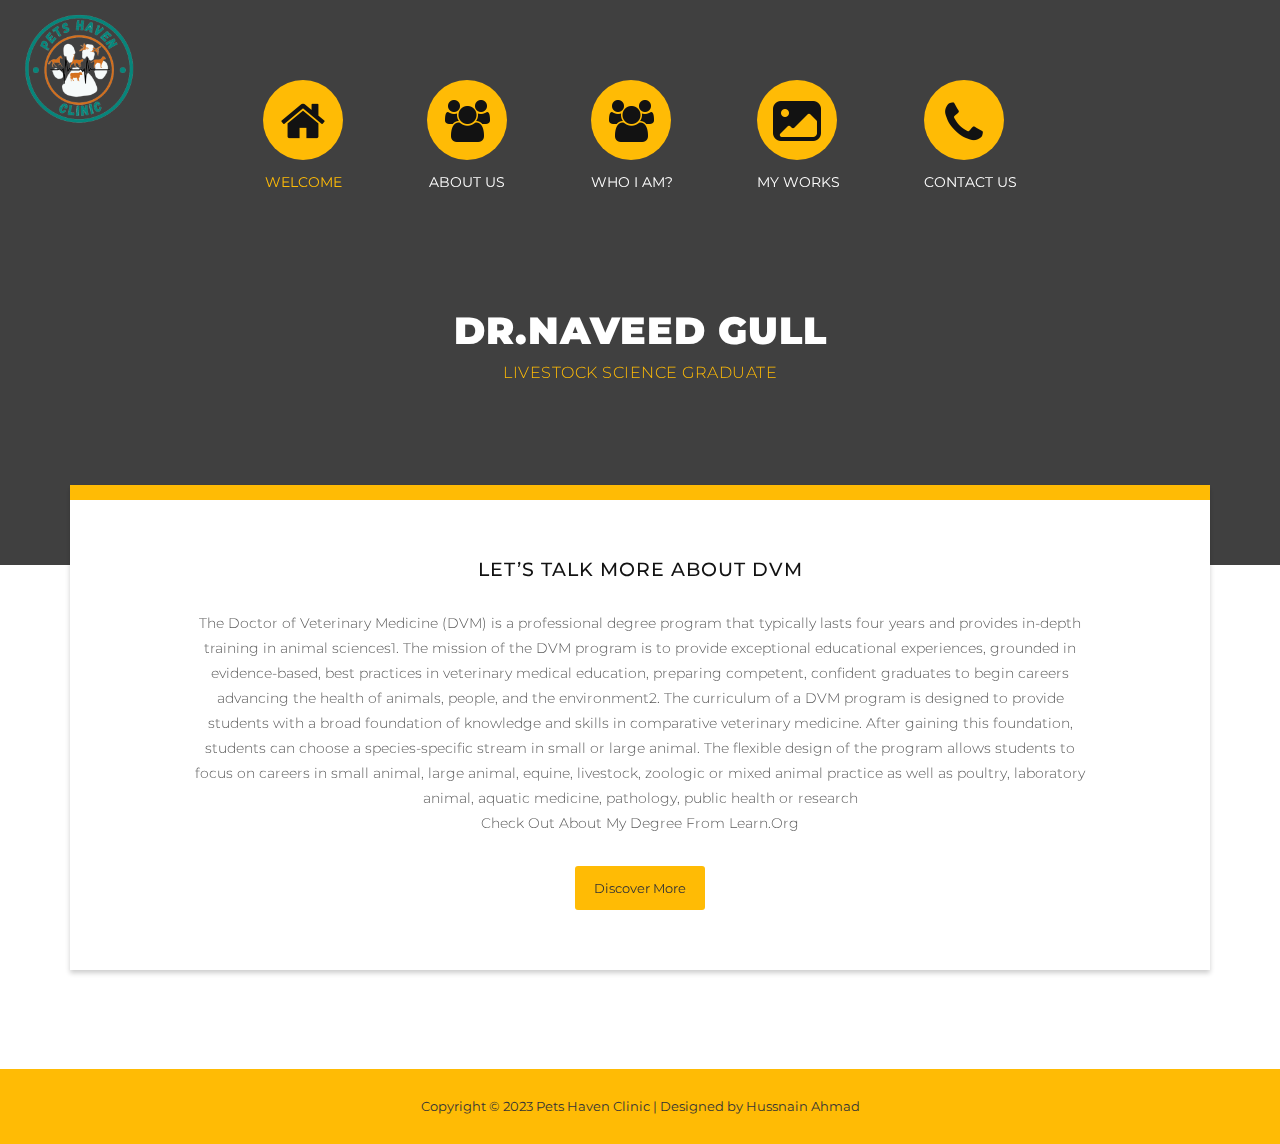
==== index.html @ 4394c4f0 "Update index.html" ====
<!doctype html>

 <html class="no-js" lang="">
    <head>
        <meta charset="utf-8">
        <meta http-equiv="X-UA-Compatible" content="IE=edge,chrome=1">
        <title>Dr.Naveed Gull</title>

        <meta name="description" content="">
        <meta name="viewport" content="width=device-width, initial-scale=1">
        <link rel="icon" type="image/x-icon" href="/img/apple-touch-icon.png">

        <link rel="stylesheet" href="css/bootstrap.min.css">
        <link rel="stylesheet" href="css/bootstrap-theme.min.css">
        <link rel="stylesheet" href="css/fontAwesome.css">
        <link rel="stylesheet" href="css/templatemo-style.css">

        <link href="https://fonts.googleapis.com/css?family=Montserrat:100,200,300,400,500,600,700,800,900" rel="stylesheet">

        <script src="js/vendor/modernizr-2.8.3-respond-1.4.2.min.js"></script>
    </head>
    <style>
      *{
          box-sizing: border-box;
      }
      .logo {
    position: absolute;
    top: 0;
    left: 0;
    width: 160px;
    height: 150px;
    z-index: 3;
  }
      .form_container{
        border-radius: 5px;
        /* background-color: #f2f2f2;   */
        padding: 20px;
        height: 300px;
        width: 500px;
      }
  
      input[type=text], textarea{
          width: 100%;
          padding: 12px;
          border: 1px solid #ccc;
          border-radius: 4px;
          box-sizing: border-box;
          margin-top: 6px;
          margin-bottom: 16px;
          resize: vertical;
      }
     input[type=button]{
      background-color: #04aa60;
      color: white;
      padding: 12px 20px;
      border: none;
      border-radius: 4px;
      cursor: pointer;
     }
     input[type=button]:hover{
      background-color: #45a049;
     }
  </style>
    <body>
      <a href="index.html">
        <img src="/img/apple-touch-icon.png" class="logo">
    </a>
        <div class="overlay"></div>
        <section class="top-part">
          <video controls autoplay loop>
            <source src="videos/cat.mp4" type="video/mp4">
          </video>
        </section>
        
        <section class="cd-hero">

          <div class="cd-slider-nav">
            <nav>
              <span class="cd-marker item-1"></span>
              <ul>
                <li class="selected"><a href="#0"><div class="image-icon"><img src="img/home-icon.png"></div><h6>Welcome</h6></a></li>
                <li><a href="#0"><div class="image-icon"><img src="img/about-icon.png"></div><h6>About Us</h6></a></li>
                <li><a href="#0"><div class="image-icon"><img src="img/about-icon.png"></div><h6>Who I Am?</h6></a></li>
                <li><a href="#0"><div class="image-icon"><img src="img/projects-icon.png"></div><h6>My Works</h6></a></li>
                <li><a href="#0"><div class="image-icon"><img src="img/contact-icon.png"></div><h6>Contact Us</h6></a></li>
              </ul>
            </nav> 
          </div> <!-- .cd-slider-nav -->

          <ul class="cd-hero-slider">

            <li class="selected">
              <div class="heading">
                <h1>Dr.Naveed Gull</h1>
                <span>Livestock Science Graduate</span>
              </div>
              <div class="cd-full-width first-slide">
                <div class="container">
                  <div class="row">
                    <div class="col-md-12">
                      <div class="content first-content">
                        <h4>Let’s Talk More About DVM</h4>
                    <p>The Doctor of Veterinary Medicine (DVM) is a professional degree program that typically lasts four years and provides in-depth training in animal sciences1. The mission of the DVM program is to provide exceptional educational experiences, grounded in evidence-based, best practices in veterinary medical education, preparing competent, confident graduates to begin careers advancing the health of animals, people, and the environment2.

                      The curriculum of a DVM program is designed to provide students with a broad foundation of knowledge and skills in comparative veterinary medicine. After gaining this foundation, students can choose a species-specific stream in small or large animal. The flexible design of the program allows students to focus on careers in small animal, large animal, equine, livestock, zoologic or mixed animal practice as well as poultry, laboratory animal, aquatic medicine, pathology, public health or research</br>Check Out About My Degree From Learn.Org</p>
                        <div class="primary-button">
                          <a href="https://learn.org/articles/What_is_a_DVM_Degree.html">Discover More</a>
                        </div>
                      </div>
                    </div>
                  </div>                  
                </div>
              </div>
            </li>

            <li>
              <div class="heading">
                <h1>About Us</h1>
                <span>Get More Info About Us</span> 
              </div>
              <div class="cd-half-width second-slide">   
                <div class="container">
                  <div class="row">
                    <div class="col-md-12">
                      <div class="content second-content">
                        <div class="row">
                          <div class="col-md-7 left-image">
                            <img src="img/left-about-image.jpg">
                          </div>
                          <div class="col-md-5">
                            <div class="right-about-text">
                              <h4>Who we are?</h4>
                              <p>A Doctor of Veterinary Medicine (DVM) is a highly trained professional who is responsible for the prevention of disease and the diagnosis and treatment of health conditions in animals. This includes companion animals such as dogs and cats, livestock species like cattle and pigs, and exotic animals such as reptiles or birds.<br> Veterinarians contribute to environmental conservation efforts. They often work with wildlife and play a key role in the study and preservation of endangered species</p>
                            </div>
                          </div>
                        </div>
                        <div class="row">
                          <div class="col-md-7">
                            <div class="left-about-text">
                              <h4>What I do?</h4>
                              <p>I am a Livestock Science Specialist, applying my knowledge and skills to improve animal health and productivity. My work involves analyzing and implementing effective breeding strategies, optimizing animal nutrition, and ensuring the welfare of livestock. I am passionate about sustainable farming practices and am constantly seeking innovative solutions to enhance the efficiency and sustainability of livestock production.</p>
                              <div class="primary-button">
                                <a href="#heading">Discover More</a>
                              </div>
                            </div>
                          </div>
                          <div class="col-md-5 right-image">
                            <img src="img/right-about-image.jpg">
                          </div>
                        </div>
                      </div>
                    </div>
                  </div>                  
                </div>
              </div>
            </li>

            <li>
              <div class="heading">
                <h1>Who I Am</h1>
                <span>Meet the Professional</span> 
              </div>
              <div class="cd-half-width third-slide">
                <div class="container">
                  <div class="row">
                    <div class="col-md-12">
                      <div class="content third-content">
                        <div class="row">
                          <div class="col-md-7 left-image">
                            <img src="img/image.png">
                          </div>
                          <div class="col-md-5">
                            <div class="right-feature-text">
                              <h4>My Name: <em>Dr.Naveed Gull</em></h4>
                              <p>As you know my name, I am Saqdiqa-bad, one of city of Pakistan. I did my degree from Islamia University Of Bahawalpur. My graduation era is 2018-2023. Now i have created my own clinic "Pets Haven Clinic."</p>
                              <div class="feature-list">
                                <ul>
                                  <p>- Compassion for Animals</p>
                                  <p>- Understanding of Animal Behavior</p>
                                  <p>- Knowledge of Animal Physiology and Anatomy</p>
                                  <p>- Commitment to Animal Welfare and Ethics</p>
                                  <p>- Interest in Nature and Wildlife</p>
                                  <p>- Communication Skills</p>
                                  <p>- Problem-Solving Skills</p>
                                </ul>
                              </div>
                              <div class="primary-button">
                                <a href="#">Discover More</a>
                              </div>
                            </div>
                          </div>
                        </div>
                      </div>
                    </div>
                  </div>                  
                </div>
              </div>
            </li>

            <li>
              <div class="heading">
                <h1>My Works</h1>
                <span>Here you can check my recent Works</span> 
              </div>
              <div class="cd-half-width fourth-slide">
                <div class="container">
                  <div class="row">
                    <div class="col-md-12">
                      <div class="content fourth-content">
                        <div class="row">
                          <div class="col-md-3 project-item">
                            <a href="1.jpg" data-lightbox="image-1"><img src="1.jpg"></a>
                          </div>
                          <div class="col-md-3 project-item">
                            <a href="2.jpg" data-lightbox="image-1"><img src="2.jpg"></a>
                          </div>
                          <div class="col-md-3 project-item">
                            <a href="3.jpg" data-lightbox="image-1"><img src="3.jpg"></a>
                          </div>
                          <div class="col-md-3 project-item">
                            <a href="4.jpg" data-lightbox="image-1"><img src="4.jpg"></a>
                          </div>
                          <div class="col-md-3 project-item">
                            <a href="img/item-05.jpg" data-lightbox="image-1"><img src="img/project-item-05.jpg"></a>
                          </div>
                          <div class="col-md-3 project-item">
                            <a href="img/item-06.jpg" data-lightbox="image-1"><img src="img/project-item-06.jpg"></a>
                          </div>
                          <div class="col-md-3 project-item">
                            <a href="img/item-07.jpg" data-lightbox="image-1"><img src="img/project-item-07.jpg"></a>
                          </div>
                          <div class="col-md-3 project-item">
                            <a href="img/item-08.jpg" data-lightbox="image-1"><img src="img/project-item-08.jpg"></a>
                          </div>
                        </div>
                      </div>
                    </div>
                  </div>                  
                </div>
              </div>
            </li>

            <li>
              <div class="heading">
                <h1>Contact us</h1>
                <span>You'll be responded within 48 hrs</span> 
              </div>
              <div class="cd-half-width fivth-slide">
                <div class="container">
                  <div class="row">
                    <div class="col-md-12">
                      <div class="content fivth-content">
                        <div class="row">
                          <div class="col-md-4">
                            <div class="left-info">
                              <p>If you have any urgent problem you can one of the following buttons,I would reply as soon as possible.
                              <br><br>
                              <em>Urgent Calls Only<br>(+92) 303 0525092</em>
                              </p>
                              <ul class="social-icons">
                                <i><a href="https://www.facebook.com/naveed.gull.978?mibextid=ZbWKwL"><i class="fa fa-facebook"></i></a></i>
                                <i><a href="#"><i class="fa fa-twitter"></i></a></i>
                                <i><a href="https://wa.link/wsd5iq"><i class="fa fa-whatsapp"></i></a></i>
                              </ul>
                            </div>
                          </div>
                          <div class="col-md-8">
                          <div class="form_container">
                            <p>Our Contact Page Is Not Working,<br> We'Re Sorry For This.<br>We Asure You That We Will Fix It Within Few Working Ours But You Can Still Send Message...</p>
                            <br>&nbsp;&nbsp;&nbsp;&nbsp;&nbsp;&nbsp;&nbsp;&nbsp;&nbsp;&nbsp;&nbsp;&nbsp;&nbsp;&nbsp;&nbsp;&nbsp;&nbsp;&nbsp;&nbsp;&nbsp;&nbsp;&nbsp;&nbsp;&nbsp;&nbsp;&nbsp;&nbsp;&nbsp;&nbsp;&nbsp;&nbsp;&nbsp;&nbsp;&nbsp;<a href="Contactform.html" >Click Here</a> To Send Message To Dr. Navees Gull
                            <!-- <form id="contact" action="#">
                    
                                <label for="Name">Name</label>
                                <input type="text" id="Name" placeholder="Enter Your Name...." required>
                    
                                <label for="Email">Email</label>
                                <input type="text" id="Email" placeholder="Enter Your Email..." required>
                    
                                <label for="Contact">Contact Number</label>
                                <input type="text" id="Contact" placeholder="Enter Your Contact number..." required>
                    
                                <label for="subject">Subject</label>
                                <input type="text" id="subject" placeholder="Enter Your Subject...">
                    
                                <label for="message">Message</label>
                                <textarea name="message" id="message" placeholder="Enter Your Message" style="height: 250px;"></textarea>
                                <button type="submit" id="form-submit" class="btn" onclick="Send()">Send Message</button>
                            </form>
                        </div> -->
                        </div>
                      </div>
                    </div>
                  </div>                  
                </div>
              </div>
            </li>
          </ul> <!-- .cd-hero-slider -->
         </section> <!-- This Website is Created by <a href="https://hussnainahmad.me/">Hussnain Ahmad</a> -->


        <footer>
          <p>Copyright &copy; 2023 Pets Haven Clinic
                                
        	| Designed by <a href="https://hussnainahmad.me/">Hussnain Ahmad</a></p>
        </footer>
    
        <script src="//ajax.googleapis.com/ajax/libs/jquery/1.11.2/jquery.min.js"></script> 
         <script>window.jQuery || document.write('<script src="js/vendor/jquery-1.11.2.min.js"><\/script>')</script> 

        <script src="js/vendor/bootstrap.min.js"></script>
        <script src="js/plugins.js"></script>
        <script src="js/main.js"></script>
        <script src="https://ajax.googleapis.com/ajax/libs/jquery/3.5.1/jquery.min.js"></script> 


        <!-- <script src="https://smtpjs.com/v3/smtp.js"></script>

        <script src="https://unpkg.com/sweetalert/dist/sweetalert.min.js"></script>
        <script>
    
            function Send(){
    
              
               var name = document.getElementById("Name").value;
               var email = document.getElementById("Email").value;
               var contact = document.getElementById("Contact").value;
               var sub = document.getElementById("subject").value;
               var mess = document.getElementById("message").value;
    
               var body = "Name: " + name + "<br/> Email:" + email + "<br/> Contact Number:" + contact + "<br/> Message:" + mess;
                
               console.log(body);
                Email.send({
    
                 SecureToken : "a53f21ad-f121-4641-bfd7-0686514eebef",
                 To : 'mrhussnainahmad@gmail.com',
                 From : "drnaveed.pet.clinic@gmail.com",
                 Subject : sub,
                 Body : body
                }).then(
                    message =>{
                        if(message=='OK'){
    
                            swal("Successfull", "Your Data Successfull Received", "success");
                        }
                        else{
    
                            swal("Something Wrong", "Your Data is not Received", "error");
                        }
                    }
                  );
    
                
            
            }
    
           
    
        </script> -->
    </body>
</html>
---- css/templatemo-style.css ----
/* 

Newline Template

http://www.templatemo.com/tm-503-newline

*/

body {
	font-family: 'Montserrat', sans-serif;
}

p {
  font-size: 14px;
  color: #5a5a5a;
  font-weight: 300;
  line-height: 25px;
}

video { 
    position: fixed;
    top: 50%;
    left: 50%;
    min-width: 100%;
    min-height: 100%;
    width: auto;
    height: auto;
    z-index: -100;
    transform: translateX(-50%) translateY(-50%);
    background-size: cover;
    transition: 1s opacity;
}

video::-webkit-media-controls {
    display:none !important;
}

.overlay {
  position: absolute;
  top: 0;
  left: 0;
  width: 100%;
  height: 100%;
  z-index: 1;
  background-color: rgba(0,0,0,0.75); /*dim the background*/
}

.primary-button a {
  display: inline-block;
  background-color: #ffbb05;
  color: #343434;
  font-size: 13px;
  padding: 12px 18px;
  border-radius: 3px;
  text-decoration: none;
  border: 1px solid transparent;
}

.primary-button a:hover {
  background-color: transparent;
  border: 1px solid #ffbb05;
  -moz-transition: all 0.2s linear;
  -o-transition: all 0.2s linear;
  -webkit-transition: all 0.2s linear;
}

.cd-hero {
  z-index: 2;
  position: relative;
  -webkit-font-smoothing: antialiased;
  -moz-osx-font-smoothing: grayscale;
}

.cd-hero-slider {
  position: relative;
  overflow: hidden;
  margin: 0;
  padding: 0;
  list-style: none;
}
.cd-hero-slider li {
  position: absolute;
  top: 0;
  left: 0;
  width: 100%;
  -webkit-transform: translateX(100%);
  -moz-transform: translateX(100%);
  -ms-transform: translateX(100%);
  -o-transform: translateX(100%);
  transform: translateX(100%);
}
.cd-hero-slider li.selected {
  /* this is the visible slide */
  position: relative;
  -webkit-transform: translateX(0);
  -moz-transform: translateX(0);
  -ms-transform: translateX(0);
  -o-transform: translateX(0);
  transform: translateX(0);
}
.cd-hero-slider li.move-left {
  /* slide hidden on the left */
  -webkit-transform: translateX(-100%);
  -moz-transform: translateX(-100%);
  -ms-transform: translateX(-100%);
  -o-transform: translateX(-100%);
  transform: translateX(-100%);
}
.cd-hero-slider li.is-moving, .cd-hero-slider li.selected {
  /* the is-moving class is assigned to the slide which is moving outside the viewport */
  -webkit-transition: -webkit-transform 0.5s;
  -moz-transition: -moz-transform 0.5s;
  transition: transform 0.5s;
}
@media only screen and (min-width: 768px) {
  .cd-hero-slider {
  }
}
@media only screen and (min-width: 1170px) {
  .cd-hero-slider {
  }
}

.cd-slider-nav {
  text-align: center;
}

.cd-slider-nav ul {
  padding: 0;
  margin: 0;
}

.cd-slider-nav ul li {
  display: inline-block;
  margin: 80px 40px;
}

.cd-slider-nav ul li a {
  text-decoration: none;
}

.cd-slider-nav ul li h6 {
  font-size: 14px;
  text-transform: uppercase;
  text-align: center;
  font-weight: 400;
  color: #fff;
  margin-top: 15px;
}

.cd-slider-nav ul .selected h6 {
  color: #ffbb05;
  text-decoration: none;
}

.cd-slider-nav .image-icon {
  margin: 0 auto;
  margin-bottom: 15px;
  display: block;
  width: 80px;
  height: 80px;
  line-height: 80px;
  border-radius: 50%;
  text-align: center;
  margin: 0px;
  padding: 0px;
  background-color: #ffbb05;
}

.cd-slider-nav .image-icon:hover {
  background-color: #fff;
  -moz-transition: all 0.2s linear;
  -o-transition: all 0.2s linear;
  -webkit-transition: all 0.2s linear;
}

.content {
  margin-bottom: 100px;
  margin-top: -80px;
  background-color: #fff;
  border-top: 15px solid #ffbb05;
  box-shadow: 0px 3px 5px rgba(0, 0, 0, 0.2);
}


/*
=====================
----- TOP PART ------
=====================
*/

.top-part img {
  width: 100%;
  background-size: cover;
  position: absolute;
  overflow: hidden;
  top:0;
  left: 0;
}


/*
=======================
----- FIRST SLIDE -----
=======================
*/

.first-slide {
  text-align: center;
}

.first-slide {
  background-color: #fff;
  width: 100%;
}

.heading {
  text-align: center;
  margin-bottom: 180px;
}

.heading h1 {
  margin-top: 30px;
  font-size: 38px;
  text-transform: uppercase;
  color: #fff;
  font-weight: 900;
  letter-spacing: 1px;
}

.heading span {
  font-size: 16px;
  text-transform: uppercase;
  color: #ffbb05;
  font-weight: 300;
  letter-spacing: 0.5px;
}

.first-content h4 {
  font-size: 19px;
  text-transform: uppercase;
  color: #121212;
  letter-spacing: 1px;
  margin-top: 0px;
  margin-bottom: 30px;
}

.first-content {
  padding: 60px 0px;
}

.first-content p {
  margin: 0px 120px;
}

.first-content .primary-button {
  margin-top: 30px;
}



/*
=======================
----- SECOND SLIDE ----
=======================
*/

.second-slide {
  text-align: center;
  background-color: #fff;
  width: 100%;
}

.second-slide .heading h1 {
  margin-top: 30px;
  font-size: 38px;
  text-transform: uppercase;
  color: #fff;
  font-weight: 900;
  letter-spacing: 1px;
}

.second-slide .heading span {
  font-size: 16px;
  text-transform: uppercase;
  color: #ffbb05;
  font-weight: 300;
  letter-spacing: 0.5px;
}

.second-slide img {
  width: 100%;
  overflow: hidden;
}

.second-slide .left-image {
  padding-right: 0px!important;
}

.second-slide .right-image {
  padding-left: 0px!important;
}

.second-slide .right-about-text {
  text-align: left;
  margin-left: 15px;
  margin-right: 30px;
}

.second-slide .right-about-text h4 {
  font-size: 19px;
  color: #121212;
  text-transform: uppercase;
  letter-spacing: 1px;
  margin-top: 30px;
  margin-bottom: 25px;
}

.second-slide .right-about-text .primary-button {
  margin-top: 25px;
}

.second-slide .left-about-text {
  text-align: left;
  margin-left: 15px;
  margin-left: 30px;
}

.second-slide .left-about-text h4 {
  font-size: 19px;
  color: #121212;
  text-transform: uppercase;
  letter-spacing: 1px;
  margin-top: 30px;
  margin-bottom: 25px;
}

.second-slide .left-about-text .primary-button {
  margin-top: 25px;
}



/*
=======================
----- THIRD SLIDE -----
=======================
*/

.third-slide {
  text-align: center;
  background-color: #fff;
  width: 100%;
}

.third-slide .heading h1 {
  margin-top: 30px;
  font-size: 38px;
  text-transform: uppercase;
  color: #fff;
  font-weight: 900;
  letter-spacing: 1px;
}

.third-slide .heading span {
  font-size: 16px;
  text-transform: uppercase;
  color: #ffbb05;
  font-weight: 300;
  letter-spacing: 0.5px;
}

.third-slide .feature-list ul {
  padding: 0;
  margin: 0;
}

.third-slide .feature-list ul li {
  display: block;
}

.third-content {
  padding: 30px;
}

.third-content .left-image img {
  width: 100%;
  overflow: hidden;
}

.third-content .right-feature-text h4 {
  font-size: 19px;
  color: #121212;
  text-transform: uppercase;
  letter-spacing: 1px;
  margin-top: 30px;
  margin-bottom: 30px;
}

.third-content .right-feature-text h4 em {
  font-style: normal;
  font-weight: 700;
  color: #ffbb05;
}

.third-content .feature-list {
  margin-top: 20px;
}

.third-content .feature-list p {
  font-weight: 400;
}

.third-content .right-feature-text {
  text-align: left;
  margin: 0px 15px 0px 15px;
}

.third-content .right-feature-text .primary-button {
  margin-top: 30px;
}


/*
=======================
----- FOURTH SLIDE ----
=======================
*/

.fourth-slide {
  text-align: center;
  background-color: #fff;
  width: 100%;
}

.fourth-slide .heading h1 {
  margin-top: 30px;
  font-size: 38px;
  text-transform: uppercase;
  color: #fff;
  font-weight: 900;
  letter-spacing: 1px;
}

.fourth-slide .heading span {
  font-size: 16px;
  text-transform: uppercase;
  color: #ffbb05;
  font-weight: 300;
  letter-spacing: 0.5px;
}

.fourth-content {
  padding: 15px 30px;
}

.fourth-content .project-item {
  margin: 15px 0px;
}

.fourth-content img {
  width: 100%;
  overflow: hidden;
}


/*
=======================
----- FOURTH SLIDE ----
=======================
*/

.fivth-slide {
  text-align: center;
  background-color: #fff;
  width: 100%;
}

.fivth-slide .heading h1 {
  margin-top: 30px;
  font-size: 38px;
  text-transform: uppercase;
  color: #fff;
  font-weight: 900;
  letter-spacing: 1px;
}

.fivth-slide .heading span {
  font-size: 16px;
  text-transform: uppercase;
  color: #ffbb05;
  font-weight: 300;
  letter-spacing: 0.5px;
}

.fivth-content {
  padding: 30px;
  text-align: left;
}

.fivth-content .left-info em {
  font-weight: 500;
}

.fivth-content .left-info .social-icons {
  margin-top: 60px;
}

.fivth-content .left-info ul {
  padding: 0;
  margin: 0;
}

.fivth-content .left-info i {
  margin-right: 10px;
  color: #fff;
  font-size: 15px;
  width: 34px;
  height: 34px;
  background-color: #cdcdcd;
  display: inline-block;
  border-radius: 50%;
  text-align: center;
  line-height: 34px;
}

.fivth-content .left-info i:hover {
  background-color: #ffbb05;
  -moz-transition: all 0.3s linear;
  -o-transition: all 0.3s linear;
  -webkit-transition: all 0.3s linear;
}

.fivth-content input {
  margin-bottom: 20px;
  padding-left: 15px;
  max-width: 100%;
  height: 40px;
  display: inline-block;
  line-height: 40px;
  font-size: 13px;
  color: #aaa;
  background-color: #f4f4f4;
  border: none;
  outline: none;
  border-radius: 0;
  box-shadow: none;
}

.fivth-content input:focus {
  outline: none!important;
  box-shadow: none;
}

.fivth-content textarea {
  margin-bottom: 20px;
  padding-left: 15px;
  width: 100%;
  max-width: 100%;
  max-height: 180px;
  height: 140px;
  display: inline-block;
  line-height: 40px;
  font-size: 13px;
  color: #aaa;
  background-color: #f4f4f4;
  border: none;
  outline: none!important;
  border-radius: 0;
  box-shadow: none;
}

.fivth-content textarea:focus {
  outline: none!important;
  box-shadow: none;
}

.fivth-content button {
  display: inline-block;
  background-color: #ffbb05;
  color: #343434;
  font-size: 13px;
  padding: 12px 18px;
  border-radius: 3px;
  text-decoration: none;
  outline: none;
  margin-bottom: 0px;
}

.fivth-content button:hover {
  background-color: transparent;
  border: 1px solid #ffbb05;
  -moz-transition: all 0.2s linear;
  -o-transition: all 0.2s linear;
  -webkit-transition: all 0.2s linear;
}



/*
=======================
---- FOOTER STYLE -----
=======================
*/

footer {
  background-color: #ffbb05;
  position: relative;
  width: 100%;
  bottom: 0;
  z-index: 2;
  margin-top: -1px;
}

footer p {
  font-size: 13px;
  color: #343434;
  margin: 0px;
  padding: 25px 0px;
  text-align: center;
  font-weight: 400;
}

footer p em {
  font-style: normal;
  font-weight: 500;
}

footer a {
	color: #343434;
}

/*
========================================
---------- RESPONSIVE STYLE ------------
========================================
*/

@media (max-width: 850px){
  .cd-slider-nav ul li h6 {
    font-size: 13px;
    text-transform: uppercase;
    text-align: center;
    font-weight: 400;
    color: #fff;
    margin-top: 15px;
    display: none;
  }

  .cd-slider-nav .image-icon img {
    width: 25px;
  }

  .cd-slider-nav ul .selected img {
    border-bottom: 3px solid #fff;
    padding-bottom: 10px;
    -moz-transition: all 0.2s linear;
    -o-transition: all 0.2s linear;
    -webkit-transition: all 0.2s linear;
  }

  .cd-slider-nav .image-icon {
    width: 0px;
    height: 0px;
    line-height: 40px;
    margin: 0 auto;
  }

  .cd-slider-nav {
    background-color: #ffbb05;
    width: 100%;
    height: 80px;
    line-height: 80px;
    margin: 0 auto;
    text-align: center!important;
  }

  .cd-slider-nav ul {
    padding: 0;
    margin: 0;
    text-align: center!important;
  }

  .cd-slider-nav ul li {
    display: inline-block;
    margin-top: 0px;
    margin-left: 15px;
  }

  .heading h1 {
    margin-top: 60px;
    font-size: 24px;
    font-weight: 700;
    letter-spacing: 0px;
  }

  .heading span {
    font-size: 13px;
    letter-spacing: px;
  }

  .content {
    margin-bottom: 100px;
    margin-top: -100px;
    background-color: #fff;
    border-top: 15px solid #ffbb05;
    box-shadow: 0px 3px 5px rgba(0, 0, 0, 0.2);
  }

  .first-content h4 {
    margin-left: 15px;
    margin-right: 15px; 
  }

  .first-content p {
    margin: 0px 30px;
  }

  .second-slide .left-image {
    padding-right: 15px!important;
  }

  .second-slide .right-image {
    padding-left: 15px!important;
  }

  .second-slide .right-about-text {
    text-align: left;
    margin-left: 15px;
    margin-left: 30px;
  }

  .second-slide .left-about-text {
    text-align: left;
    margin-left: 0px;
    margin-left: 30px;
    margin-bottom: 30px;
  }

  .fivth-content .left-info .social-icons {
    margin-top: 30px;
    margin-bottom: 60px;
  }

}


/*
========================================
----------- LIGHT BOX STYLE ------------
========================================
*/

/* Preload images */
body:after {
  content: url(../img/close.png) url(../img/loading.gif) url(../img/prev.png) url(../img/next.png);
  display: none;
}

body.lb-disable-scrolling {
  overflow: hidden;
}

.lightboxOverlay {
  position: absolute;
  top: 0;
  left: 0;
  z-index: 9999;
  background-color: black;
  filter: progid:DXImageTransform.Microsoft.Alpha(Opacity=80);
  opacity: 0.8;
  display: none;
}

.lightbox {
  position: absolute;
  margin-top: 5%;
  left: 0;
  width: 100%;
  z-index: 10000;
  text-align: center;
  line-height: 0;
  font-weight: normal;
}

.lightbox .lb-image {
  display: block;
  height: auto;
  max-width: inherit;
  max-height: none;
  border-radius: 3px;

  /* Image border */
  border: 4px solid white;
}

.lightbox a img {
  border: none;
}

.lb-outerContainer {
  position: relative;
  *zoom: 1;
  width: 250px;
  height: 250px;
  margin: 0 auto;
  border-radius: 4px;

  /* Background color behind image.
     This is visible during transitions. */
  background-color: white;
}

.lb-outerContainer:after {
  content: "";
  display: table;
  clear: both;
}

.lb-loader {
  position: absolute;
  top: 43%;
  left: 0;
  height: 25%;
  width: 100%;
  text-align: center;
  line-height: 0;
}

.lb-cancel {
  display: block;
  width: 32px;
  height: 32px;
  margin: 0 auto;
  background: url(../img/loading.gif) no-repeat;
}

.lb-nav {
  position: absolute;
  top: 0;
  left: 0;
  height: 100%;
  width: 100%;
  z-index: 10;
}

.lb-container > .nav {
  left: 0;
}

.lb-nav a {
  outline: none;
  background-image: url('[data-uri]');
}

.lb-prev, .lb-next {
  height: 100%;
  cursor: pointer;
  display: block;
}

.lb-nav a.lb-prev {
  width: 34%;
  left: 0;
  float: left;
  background: url(../img/prev.png) left 48% no-repeat;
  filter: progid:DXImageTransform.Microsoft.Alpha(Opacity=0);
  opacity: 0;
  -webkit-transition: opacity 0.6s;
  -moz-transition: opacity 0.6s;
  -o-transition: opacity 0.6s;
  transition: opacity 0.6s;
}

.lb-nav a.lb-prev:hover {
  filter: progid:DXImageTransform.Microsoft.Alpha(Opacity=100);
  opacity: 1;
}

.lb-nav a.lb-next {
  width: 64%;
  right: 0;
  float: right;
  background: url(../img/next.png) right 48% no-repeat;
  filter: progid:DXImageTransform.Microsoft.Alpha(Opacity=0);
  opacity: 0;
  -webkit-transition: opacity 0.6s;
  -moz-transition: opacity 0.6s;
  -o-transition: opacity 0.6s;
  transition: opacity 0.6s;
}

.lb-nav a.lb-next:hover {
  filter: progid:DXImageTransform.Microsoft.Alpha(Opacity=100);
  opacity: 1;
}

.lb-dataContainer {
  margin: 0 auto;
  padding-top: 5px;
  *zoom: 1;
  width: 100%;
  -moz-border-radius-bottomleft: 4px;
  -webkit-border-bottom-left-radius: 4px;
  border-bottom-left-radius: 4px;
  -moz-border-radius-bottomright: 4px;
  -webkit-border-bottom-right-radius: 4px;
  border-bottom-right-radius: 4px;
}

.lb-dataContainer:after {
  content: "";
  display: table;
  clear: both;
}

.lb-data {
  padding: 0 4px;
  color: #ccc;
}

.lb-data .lb-details {
  width: 85%;
  float: left;
  text-align: left;
  line-height: 1.1em;
}

.lb-data .lb-caption {
  font-size: 13px;
  font-weight: bold;
  line-height: 1em;
}

.lb-data .lb-caption a {
  color: #4ae;
}

.lb-data .lb-number {
  display: block;
  clear: left;
  padding-bottom: 1em;
  font-size: 12px;
  color: #999999;
}

.lb-data .lb-close {
  display: block;
  float: right;
  width: 30px;
  height: 30px;
  background: url(../img/close.png) top right no-repeat;
  text-align: right;
  outline: none;
  filter: progid:DXImageTransform.Microsoft.Alpha(Opacity=70);
  opacity: 0.7;
  -webkit-transition: opacity 0.2s;
  -moz-transition: opacity 0.2s;
  -o-transition: opacity 0.2s;
  transition: opacity 0.2s;
}

.lb-data .lb-close:hover {
  cursor: pointer;
  filter: progid:DXImageTransform.Microsoft.Alpha(Opacity=100);
  opacity: 1;
}
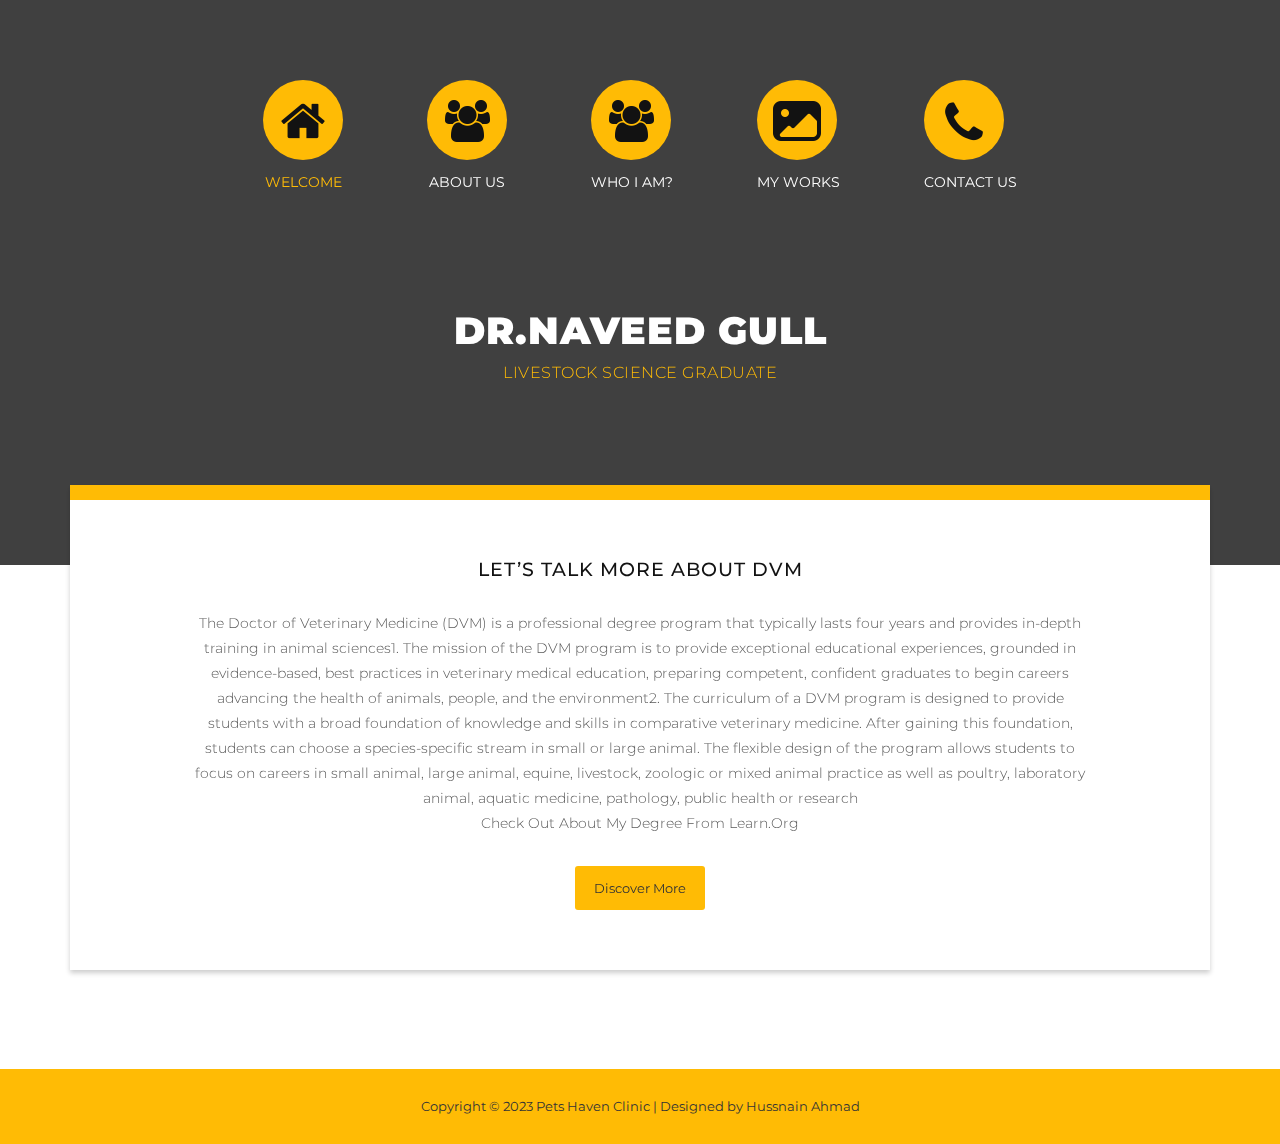
==== commit 9eb8fbb6: "Update index.html" ====
--- a/index.html
+++ b/index.html
@@ -23,14 +23,6 @@
       *{
           box-sizing: border-box;
       }
-      .logo {
-    position: absolute;
-    top: 0;
-    left: 0;
-    width: 160px;
-    height: 150px;
-    z-index: 3;
-  }
       .form_container{
         border-radius: 5px;
         /* background-color: #f2f2f2;   */
@@ -62,9 +54,6 @@
      }
   </style>
     <body>
-      <a href="index.html">
-        <img src="/img/apple-touch-icon.png" class="logo">
-    </a>
         <div class="overlay"></div>
         <section class="top-part">
           <video controls autoplay loop>
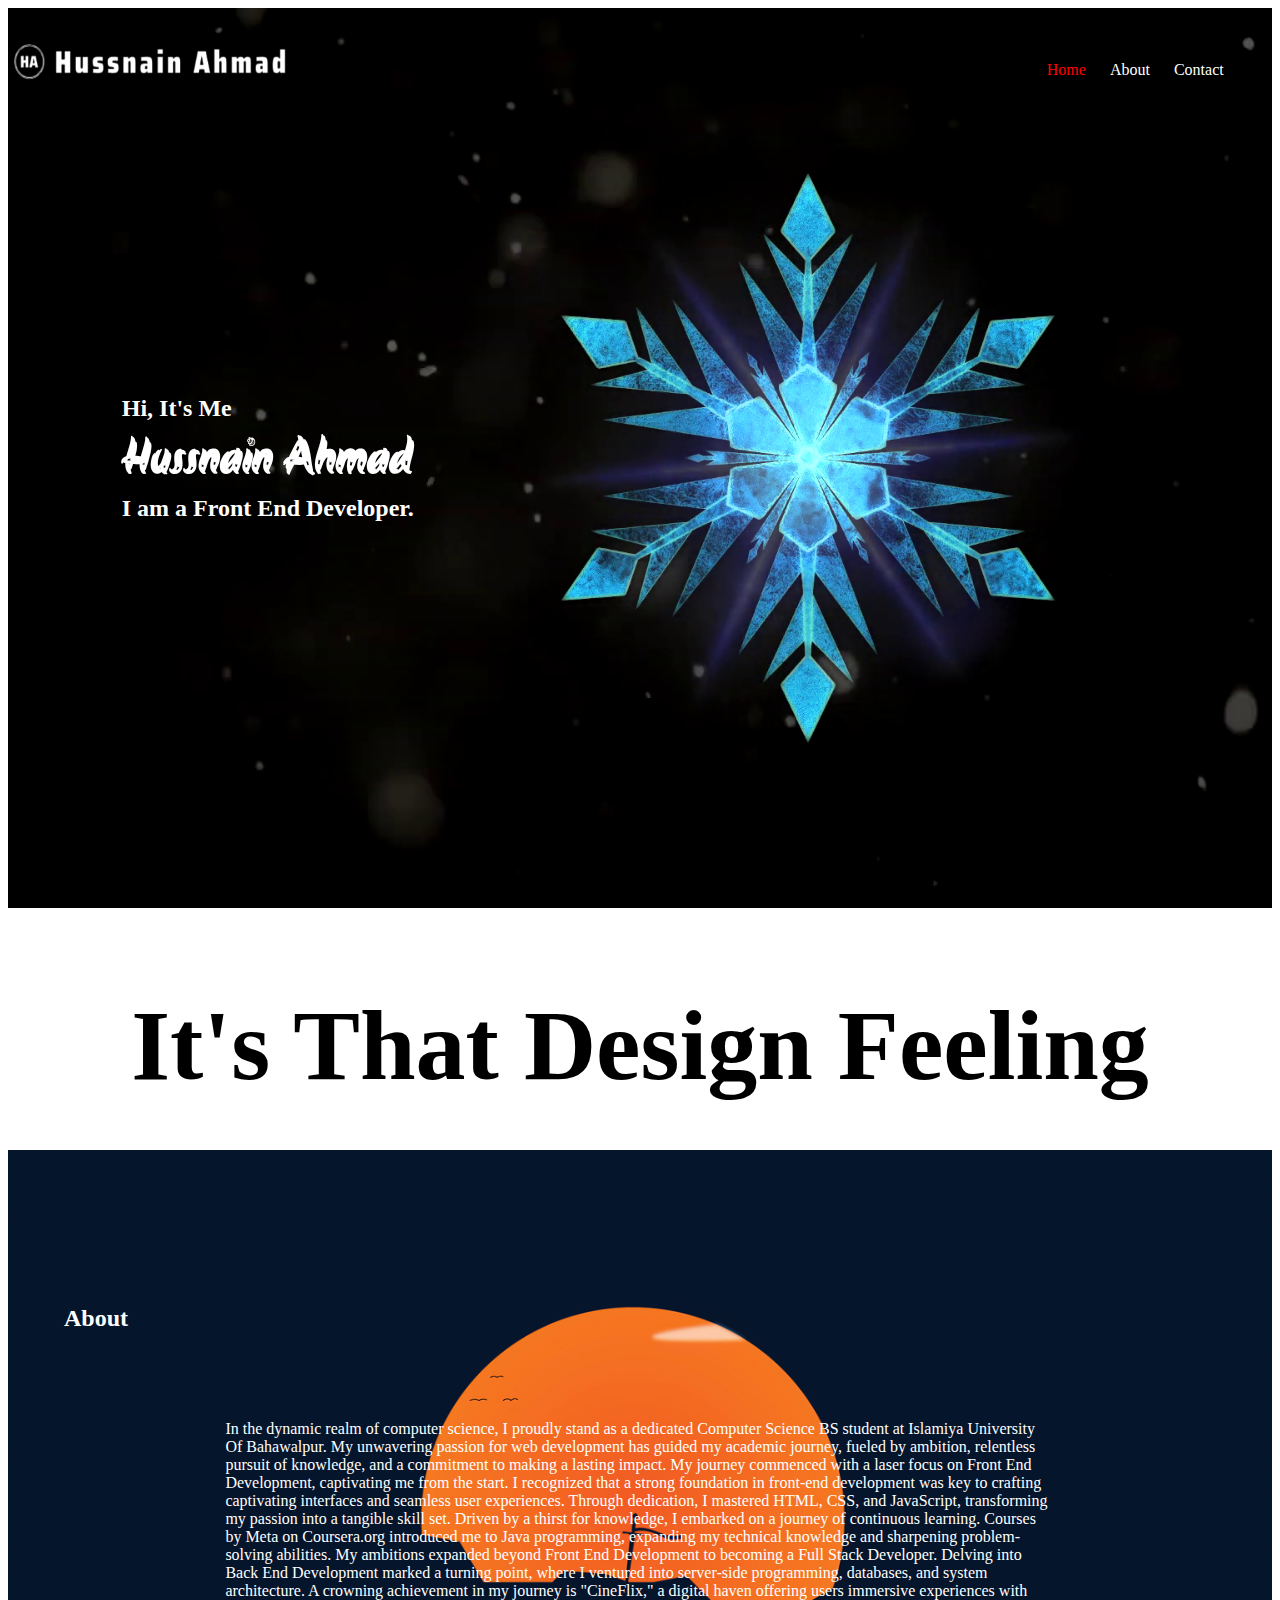
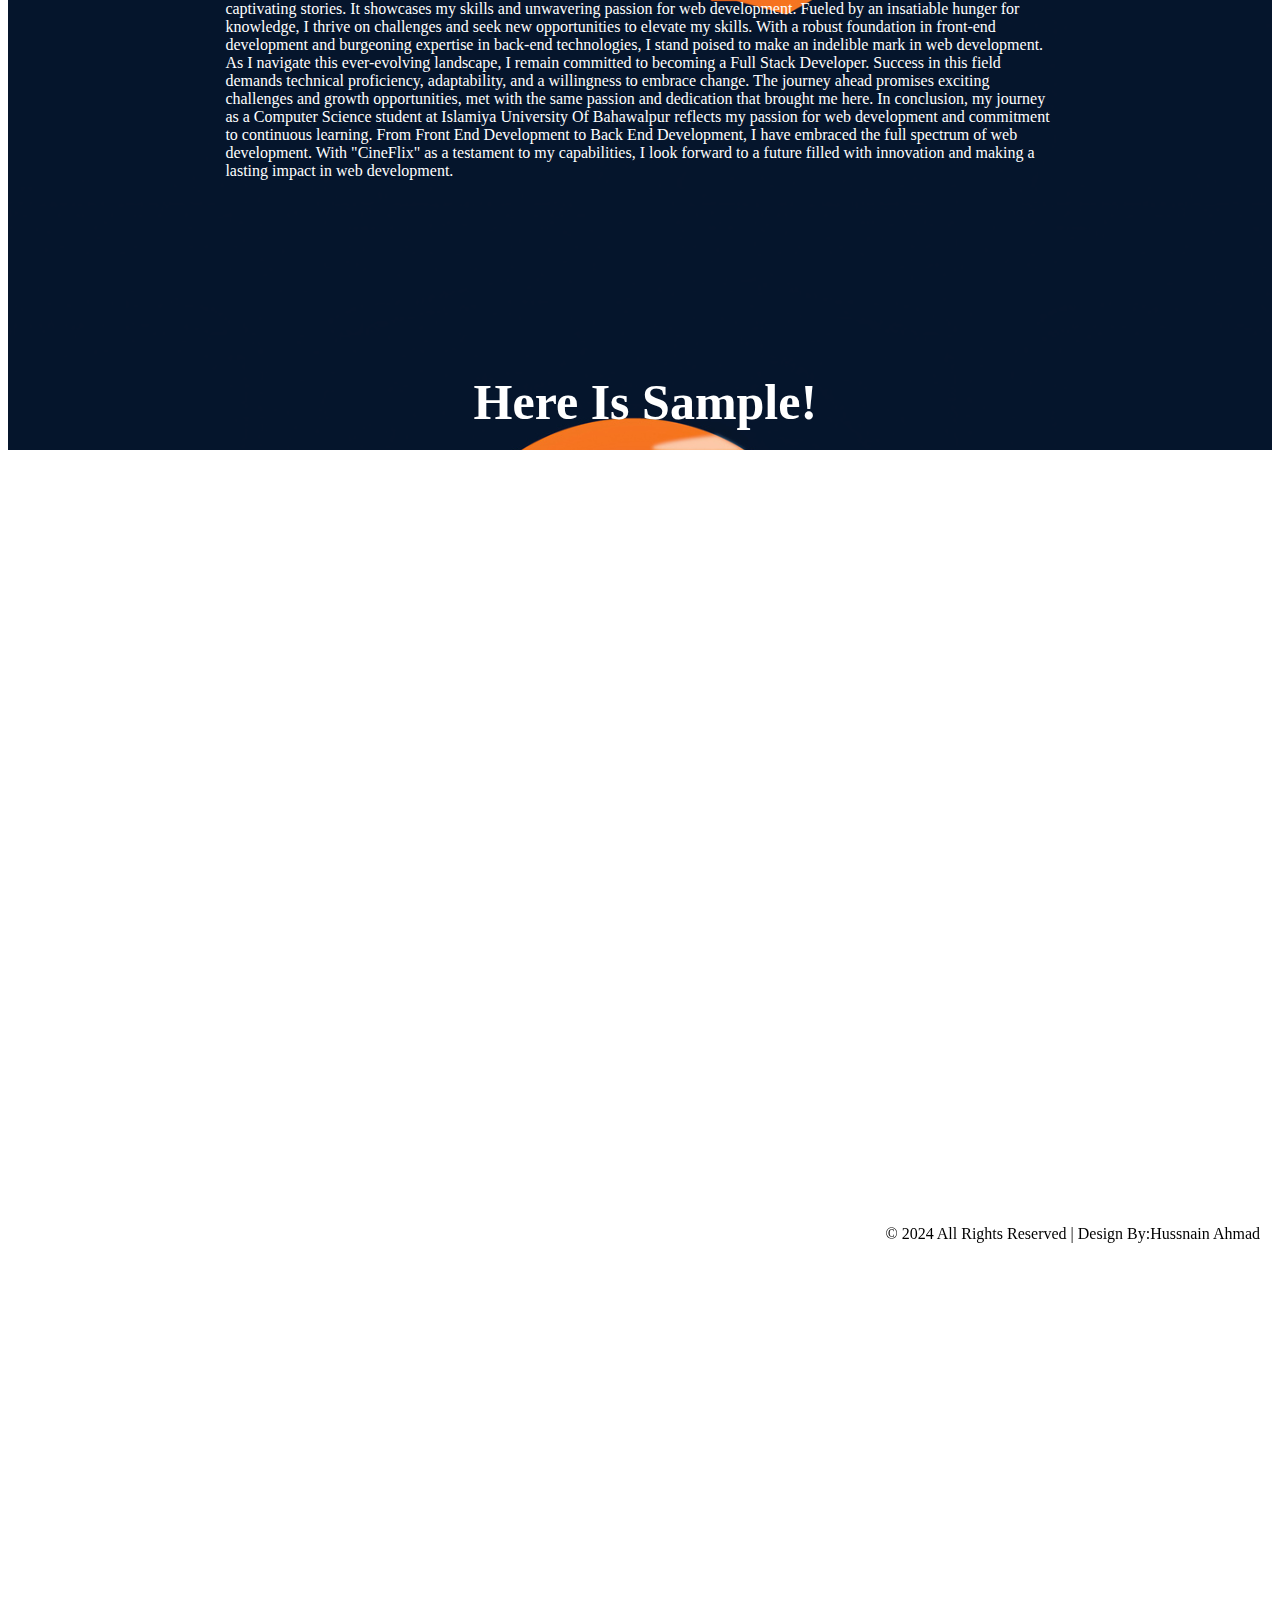
==== commit afc50e2f: "updated" ====
--- a/index.html
+++ b/index.html
@@ -1,350 +1,77 @@
-<!doctype html>
+<!DOCTYPE html>
+<html>
+    <head>
+        <title>PortFolio</title>
+        <link rel="stylesheet" href="style.css">
+        <link rel="stylesheet" href="https://fonts.googleapis.com/css?family=Trirong">
+        <link rel="stylesheet" href="https://fonts.googleapis.com/css?family=Audiowide">
 
- <html class="no-js" lang="">
-    <head>
-        <meta charset="utf-8">
-        <meta http-equiv="X-UA-Compatible" content="IE=edge,chrome=1">
-        <title>Dr.Naveed Gull</title>
+        <link href='https://fonts.googleapis.com/css?family=Akronim' rel='stylesheet'>
+        <link rel="stylesheet" href="https://unpkg.com/boxicons@2.1.4/css/boxicons.min.css">   
+        <link rel="icon" href="icon.png" sizes="392x392">
+     </head>
+    <body>
+        <section class="home" id="home">
+        <div class="home-content">
+                <img src="1234.png" class="logo">
+            <nav>
+                <ul>
+                  <li><a href="#home" class="active">Home</a></li>
+                  <li><a href="#about">About</a></li>
+                  <li><a href="#contact">Contact</a></li>
+                </ul>
+              </nav>
+            <h2>Hi, It's Me</h2>
+            <h1>Hussnain Ahmad</h1>
+            <h2>I am a <span>Front End Developer.</span></h2>
+        </div>
+        </section>
+        <section class="text" id="text">
+            <div class="text-content">
+                <h1>It's That Design Feeling</h1>
+            </div>
+            </section>
+        <section class="about" id="about">
+            <div class="about-content">
+                <h2>About</h2>
+                <p tyle="word-spacing: 10px">
 
-        <meta name="description" content="">
-        <meta name="viewport" content="width=device-width, initial-scale=1">
-        <link rel="icon" type="image/x-icon" href="/img/apple-touch-icon.png">
+                    In the dynamic realm of computer science, I proudly stand as a dedicated Computer Science BS student at Islamiya University Of Bahawalpur. My unwavering passion for web development has guided my academic journey, fueled by ambition, relentless pursuit of knowledge, and a commitment to making a lasting impact.
 
-        <link rel="stylesheet" href="css/bootstrap.min.css">
-        <link rel="stylesheet" href="css/bootstrap-theme.min.css">
-        <link rel="stylesheet" href="css/fontAwesome.css">
-        <link rel="stylesheet" href="css/templatemo-style.css">
+                    My journey commenced with a laser focus on Front End Development, captivating me from the start. I recognized that a strong foundation in front-end development was key to crafting captivating interfaces and seamless user experiences. Through dedication, I mastered HTML, CSS, and JavaScript, transforming my passion into a tangible skill set.
+                    
+                    Driven by a thirst for knowledge, I embarked on a journey of continuous learning. Courses by Meta on Coursera.org introduced me to Java programming, expanding my technical knowledge and sharpening problem-solving abilities.
+                    
+                    My ambitions expanded beyond Front End Development to becoming a Full Stack Developer. Delving into Back End Development marked a turning point, where I ventured into server-side programming, databases, and system architecture.
+                    
+                    A crowning achievement in my journey is "CineFlix," a digital haven offering users immersive experiences with captivating stories. It showcases my skills and unwavering passion for web development.
+                    
+                    Fueled by an insatiable hunger for knowledge, I thrive on challenges and seek new opportunities to elevate my skills. With a robust foundation in front-end development and burgeoning expertise in back-end technologies, I stand poised to make an indelible mark in web development.
+                    
+                    As I navigate this ever-evolving landscape, I remain committed to becoming a Full Stack Developer. Success in this field demands technical proficiency, adaptability, and a willingness to embrace change. The journey ahead promises exciting challenges and growth opportunities, met with the same passion and dedication that brought me here.
+                    
+                    In conclusion, my journey as a Computer Science student at Islamiya University Of Bahawalpur reflects my passion for web development and commitment to continuous learning. From Front End Development to Back End Development, I have embraced the full spectrum of web development. With "CineFlix" as a testament to my capabilities, I look forward to a future filled with innovation and making a lasting impact in web development.</p>
+                    <h1>Here Is Sample!</h1>
+            </div>
+            </section>
+            <section class="sample" id="sample">
+                    <div class="background-video">
+                        <video autoplay loop muted>
+                          <source src="bg.mp4" type="video/mp4">
+                        </video>
+                      </div> 
+                </section>
+                <section class="contact" id="contact">
+                    <h2>Contact Me</h2>
+                    <div class="sorry-video">
+                        <video autoplay loop muted>
+                          <source src="sorry.mp4" type="video/mp4">
+                        </video>
+                      </div>
+                </section>
+                    <div class="footer">
+                        &copy; 2024 All Rights Reserved | Design By:Hussnain Ahmad
+                      </div>
 
-        <link href="https://fonts.googleapis.com/css?family=Montserrat:100,200,300,400,500,600,700,800,900" rel="stylesheet">
-
-        <script src="js/vendor/modernizr-2.8.3-respond-1.4.2.min.js"></script>
-    </head>
-    <style>
-      *{
-          box-sizing: border-box;
-      }
-      .form_container{
-        border-radius: 5px;
-        /* background-color: #f2f2f2;   */
-        padding: 20px;
-        height: 300px;
-        width: 500px;
-      }
-  
-      input[type=text], textarea{
-          width: 100%;
-          padding: 12px;
-          border: 1px solid #ccc;
-          border-radius: 4px;
-          box-sizing: border-box;
-          margin-top: 6px;
-          margin-bottom: 16px;
-          resize: vertical;
-      }
-     input[type=button]{
-      background-color: #04aa60;
-      color: white;
-      padding: 12px 20px;
-      border: none;
-      border-radius: 4px;
-      cursor: pointer;
-     }
-     input[type=button]:hover{
-      background-color: #45a049;
-     }
-  </style>
-    <body>
-        <div class="overlay"></div>
-        <section class="top-part">
-          <video controls autoplay loop>
-            <source src="videos/cat.mp4" type="video/mp4">
-          </video>
-        </section>
-        
-        <section class="cd-hero">
-
-          <div class="cd-slider-nav">
-            <nav>
-              <span class="cd-marker item-1"></span>
-              <ul>
-                <li class="selected"><a href="#0"><div class="image-icon"><img src="img/home-icon.png"></div><h6>Welcome</h6></a></li>
-                <li><a href="#0"><div class="image-icon"><img src="img/about-icon.png"></div><h6>About Us</h6></a></li>
-                <li><a href="#0"><div class="image-icon"><img src="img/about-icon.png"></div><h6>Who I Am?</h6></a></li>
-                <li><a href="#0"><div class="image-icon"><img src="img/projects-icon.png"></div><h6>My Works</h6></a></li>
-                <li><a href="#0"><div class="image-icon"><img src="img/contact-icon.png"></div><h6>Contact Us</h6></a></li>
-              </ul>
-            </nav> 
-          </div> <!-- .cd-slider-nav -->
-
-          <ul class="cd-hero-slider">
-
-            <li class="selected">
-              <div class="heading">
-                <h1>Dr.Naveed Gull</h1>
-                <span>Livestock Science Graduate</span>
-              </div>
-              <div class="cd-full-width first-slide">
-                <div class="container">
-                  <div class="row">
-                    <div class="col-md-12">
-                      <div class="content first-content">
-                        <h4>Let’s Talk More About DVM</h4>
-                    <p>The Doctor of Veterinary Medicine (DVM) is a professional degree program that typically lasts four years and provides in-depth training in animal sciences1. The mission of the DVM program is to provide exceptional educational experiences, grounded in evidence-based, best practices in veterinary medical education, preparing competent, confident graduates to begin careers advancing the health of animals, people, and the environment2.
-
-                      The curriculum of a DVM program is designed to provide students with a broad foundation of knowledge and skills in comparative veterinary medicine. After gaining this foundation, students can choose a species-specific stream in small or large animal. The flexible design of the program allows students to focus on careers in small animal, large animal, equine, livestock, zoologic or mixed animal practice as well as poultry, laboratory animal, aquatic medicine, pathology, public health or research</br>Check Out About My Degree From Learn.Org</p>
-                        <div class="primary-button">
-                          <a href="https://learn.org/articles/What_is_a_DVM_Degree.html">Discover More</a>
-                        </div>
-                      </div>
-                    </div>
-                  </div>                  
-                </div>
-              </div>
-            </li>
-
-            <li>
-              <div class="heading">
-                <h1>About Us</h1>
-                <span>Get More Info About Us</span> 
-              </div>
-              <div class="cd-half-width second-slide">   
-                <div class="container">
-                  <div class="row">
-                    <div class="col-md-12">
-                      <div class="content second-content">
-                        <div class="row">
-                          <div class="col-md-7 left-image">
-                            <img src="img/left-about-image.jpg">
-                          </div>
-                          <div class="col-md-5">
-                            <div class="right-about-text">
-                              <h4>Who we are?</h4>
-                              <p>A Doctor of Veterinary Medicine (DVM) is a highly trained professional who is responsible for the prevention of disease and the diagnosis and treatment of health conditions in animals. This includes companion animals such as dogs and cats, livestock species like cattle and pigs, and exotic animals such as reptiles or birds.<br> Veterinarians contribute to environmental conservation efforts. They often work with wildlife and play a key role in the study and preservation of endangered species</p>
-                            </div>
-                          </div>
-                        </div>
-                        <div class="row">
-                          <div class="col-md-7">
-                            <div class="left-about-text">
-                              <h4>What I do?</h4>
-                              <p>I am a Livestock Science Specialist, applying my knowledge and skills to improve animal health and productivity. My work involves analyzing and implementing effective breeding strategies, optimizing animal nutrition, and ensuring the welfare of livestock. I am passionate about sustainable farming practices and am constantly seeking innovative solutions to enhance the efficiency and sustainability of livestock production.</p>
-                              <div class="primary-button">
-                                <a href="#heading">Discover More</a>
-                              </div>
-                            </div>
-                          </div>
-                          <div class="col-md-5 right-image">
-                            <img src="img/right-about-image.jpg">
-                          </div>
-                        </div>
-                      </div>
-                    </div>
-                  </div>                  
-                </div>
-              </div>
-            </li>
-
-            <li>
-              <div class="heading">
-                <h1>Who I Am</h1>
-                <span>Meet the Professional</span> 
-              </div>
-              <div class="cd-half-width third-slide">
-                <div class="container">
-                  <div class="row">
-                    <div class="col-md-12">
-                      <div class="content third-content">
-                        <div class="row">
-                          <div class="col-md-7 left-image">
-                            <img src="img/image.png">
-                          </div>
-                          <div class="col-md-5">
-                            <div class="right-feature-text">
-                              <h4>My Name: <em>Dr.Naveed Gull</em></h4>
-                              <p>As you know my name, I am Saqdiqa-bad, one of city of Pakistan. I did my degree from Islamia University Of Bahawalpur. My graduation era is 2018-2023. Now i have created my own clinic "Pets Haven Clinic."</p>
-                              <div class="feature-list">
-                                <ul>
-                                  <p>- Compassion for Animals</p>
-                                  <p>- Understanding of Animal Behavior</p>
-                                  <p>- Knowledge of Animal Physiology and Anatomy</p>
-                                  <p>- Commitment to Animal Welfare and Ethics</p>
-                                  <p>- Interest in Nature and Wildlife</p>
-                                  <p>- Communication Skills</p>
-                                  <p>- Problem-Solving Skills</p>
-                                </ul>
-                              </div>
-                              <div class="primary-button">
-                                <a href="#">Discover More</a>
-                              </div>
-                            </div>
-                          </div>
-                        </div>
-                      </div>
-                    </div>
-                  </div>                  
-                </div>
-              </div>
-            </li>
-
-            <li>
-              <div class="heading">
-                <h1>My Works</h1>
-                <span>Here you can check my recent Works</span> 
-              </div>
-              <div class="cd-half-width fourth-slide">
-                <div class="container">
-                  <div class="row">
-                    <div class="col-md-12">
-                      <div class="content fourth-content">
-                        <div class="row">
-                          <div class="col-md-3 project-item">
-                            <a href="1.jpg" data-lightbox="image-1"><img src="1.jpg"></a>
-                          </div>
-                          <div class="col-md-3 project-item">
-                            <a href="2.jpg" data-lightbox="image-1"><img src="2.jpg"></a>
-                          </div>
-                          <div class="col-md-3 project-item">
-                            <a href="3.jpg" data-lightbox="image-1"><img src="3.jpg"></a>
-                          </div>
-                          <div class="col-md-3 project-item">
-                            <a href="4.jpg" data-lightbox="image-1"><img src="4.jpg"></a>
-                          </div>
-                          <div class="col-md-3 project-item">
-                            <a href="img/item-05.jpg" data-lightbox="image-1"><img src="img/project-item-05.jpg"></a>
-                          </div>
-                          <div class="col-md-3 project-item">
-                            <a href="img/item-06.jpg" data-lightbox="image-1"><img src="img/project-item-06.jpg"></a>
-                          </div>
-                          <div class="col-md-3 project-item">
-                            <a href="img/item-07.jpg" data-lightbox="image-1"><img src="img/project-item-07.jpg"></a>
-                          </div>
-                          <div class="col-md-3 project-item">
-                            <a href="img/item-08.jpg" data-lightbox="image-1"><img src="img/project-item-08.jpg"></a>
-                          </div>
-                        </div>
-                      </div>
-                    </div>
-                  </div>                  
-                </div>
-              </div>
-            </li>
-
-            <li>
-              <div class="heading">
-                <h1>Contact us</h1>
-                <span>You'll be responded within 48 hrs</span> 
-              </div>
-              <div class="cd-half-width fivth-slide">
-                <div class="container">
-                  <div class="row">
-                    <div class="col-md-12">
-                      <div class="content fivth-content">
-                        <div class="row">
-                          <div class="col-md-4">
-                            <div class="left-info">
-                              <p>If you have any urgent problem you can one of the following buttons,I would reply as soon as possible.
-                              <br><br>
-                              <em>Urgent Calls Only<br>(+92) 303 0525092</em>
-                              </p>
-                              <ul class="social-icons">
-                                <i><a href="https://www.facebook.com/naveed.gull.978?mibextid=ZbWKwL"><i class="fa fa-facebook"></i></a></i>
-                                <i><a href="#"><i class="fa fa-twitter"></i></a></i>
-                                <i><a href="https://wa.link/wsd5iq"><i class="fa fa-whatsapp"></i></a></i>
-                              </ul>
-                            </div>
-                          </div>
-                          <div class="col-md-8">
-                          <div class="form_container">
-                            <p>Our Contact Page Is Not Working,<br> We'Re Sorry For This.<br>We Asure You That We Will Fix It Within Few Working Ours But You Can Still Send Message...</p>
-                            <br>&nbsp;&nbsp;&nbsp;&nbsp;&nbsp;&nbsp;&nbsp;&nbsp;&nbsp;&nbsp;&nbsp;&nbsp;&nbsp;&nbsp;&nbsp;&nbsp;&nbsp;&nbsp;&nbsp;&nbsp;&nbsp;&nbsp;&nbsp;&nbsp;&nbsp;&nbsp;&nbsp;&nbsp;&nbsp;&nbsp;&nbsp;&nbsp;&nbsp;&nbsp;<a href="Contactform.html" >Click Here</a> To Send Message To Dr. Navees Gull
-                            <!-- <form id="contact" action="#">
-                    
-                                <label for="Name">Name</label>
-                                <input type="text" id="Name" placeholder="Enter Your Name...." required>
-                    
-                                <label for="Email">Email</label>
-                                <input type="text" id="Email" placeholder="Enter Your Email..." required>
-                    
-                                <label for="Contact">Contact Number</label>
-                                <input type="text" id="Contact" placeholder="Enter Your Contact number..." required>
-                    
-                                <label for="subject">Subject</label>
-                                <input type="text" id="subject" placeholder="Enter Your Subject...">
-                    
-                                <label for="message">Message</label>
-                                <textarea name="message" id="message" placeholder="Enter Your Message" style="height: 250px;"></textarea>
-                                <button type="submit" id="form-submit" class="btn" onclick="Send()">Send Message</button>
-                            </form>
-                        </div> -->
-                        </div>
-                      </div>
-                    </div>
-                  </div>                  
-                </div>
-              </div>
-            </li>
-          </ul> <!-- .cd-hero-slider -->
-         </section> <!-- This Website is Created by <a href="https://hussnainahmad.me/">Hussnain Ahmad</a> -->
-
-
-        <footer>
-          <p>Copyright &copy; 2023 Pets Haven Clinic
-                                
-        	| Designed by <a href="https://hussnainahmad.me/">Hussnain Ahmad</a></p>
-        </footer>
-    
-        <script src="//ajax.googleapis.com/ajax/libs/jquery/1.11.2/jquery.min.js"></script> 
-         <script>window.jQuery || document.write('<script src="js/vendor/jquery-1.11.2.min.js"><\/script>')</script> 
-
-        <script src="js/vendor/bootstrap.min.js"></script>
-        <script src="js/plugins.js"></script>
-        <script src="js/main.js"></script>
-        <script src="https://ajax.googleapis.com/ajax/libs/jquery/3.5.1/jquery.min.js"></script> 
-
-
-        <!-- <script src="https://smtpjs.com/v3/smtp.js"></script>
-
-        <script src="https://unpkg.com/sweetalert/dist/sweetalert.min.js"></script>
-        <script>
-    
-            function Send(){
-    
-              
-               var name = document.getElementById("Name").value;
-               var email = document.getElementById("Email").value;
-               var contact = document.getElementById("Contact").value;
-               var sub = document.getElementById("subject").value;
-               var mess = document.getElementById("message").value;
-    
-               var body = "Name: " + name + "<br/> Email:" + email + "<br/> Contact Number:" + contact + "<br/> Message:" + mess;
-                
-               console.log(body);
-                Email.send({
-    
-                 SecureToken : "a53f21ad-f121-4641-bfd7-0686514eebef",
-                 To : 'mrhussnainahmad@gmail.com',
-                 From : "drnaveed.pet.clinic@gmail.com",
-                 Subject : sub,
-                 Body : body
-                }).then(
-                    message =>{
-                        if(message=='OK'){
-    
-                            swal("Successfull", "Your Data Successfull Received", "success");
-                        }
-                        else{
-    
-                            swal("Something Wrong", "Your Data is not Received", "error");
-                        }
-                    }
-                  );
-    
-                
-            
-            }
-    
-           
-    
-        </script> -->
     </body>
-</html>
+</html>--- a/style.css
+++ b/style.css
@@ -0,0 +1,206 @@
+.logo {
+    position: absolute;
+    top: 3%;
+    left: 0;
+    width: 300px;
+    height: 70px;
+  }
+  nav {
+    position: absolute;
+    top: 5%;
+    left: 81%;
+    margin: 0 auto;
+    width: 19%;
+
+  }
+  
+  ul {
+    list-style: none;
+    padding: 0;
+  }
+  
+  li {
+    display: inline-block;
+    margin: 0 10px;
+  }
+  
+  a {
+    color: #fff;
+    text-decoration: none;
+  }
+  
+  a:hover,
+  a.active{
+    color: red;
+  }
+  label[for="Name"] {
+    color:#ccc;
+  }
+  label[for="Email"] {
+    color:#ccc;
+  }
+  label[for="Contact"] {
+    color:#ccc;
+  }
+  label[for="subject"] {
+    color:#ccc;
+  }
+  label[for="message"] {
+    color:#ccc;
+  }
+  
+section{
+    min-height: 100vh;
+    padding: 10rem 9% 2rem;
+}
+#text {
+    min-height: 50px; 
+    display: flex;
+    justify-content: center;
+    align-items: center;
+    font-family: 'Times New Roman', Times, serif;
+    position: relative;
+}
+.text h1{
+    color: black;
+
+}
+.text-content {
+    display: flex;
+    justify-content: center;
+    align-items: center;
+    position: absolute;
+    top: 33%;
+    font-size: 50px;
+    font-family: 'Times New Roman', Times, serif;
+}
+.home{
+ display: flex;
+ align-items: center;
+ padding: 0 9%;
+ background-image: url(home.png);
+ background-size: cover;
+
+}
+#home h1{
+    font-family: "Akronim";
+    font-size: 50px;
+}
+.home-content{
+    max-width: 65rem;
+
+}
+h2, h1, span {
+    margin: 0;
+    color: white;
+}
+
+.about{
+    display: flex;
+    align-items: center;
+    padding: 0 9%;
+    background-image: url(about.jpg);
+    background-size: contain;
+   
+}
+.about h2{
+    color: white;
+    position: absolute;
+    top: 145%;
+    left: 5%;
+}
+.about h1{
+    color: white;
+    position: absolute;
+    top: 205%;
+    left: 27%;
+    font-size: 50px;
+}
+.about p{
+    color: white;
+}
+.about h1, .about p{
+    margin: 10%;
+}
+.contact{
+    display: flex;
+    align-items: cover;
+    /* padding: 0 9%; */
+}
+.sample {
+    position: relative;
+    min-height: 390px;
+    overflow: hidden;
+  }
+  
+  .background-video {
+    position: absolute;
+    top: 0;
+    left: 0;
+    width: 100%;
+    height: 100%;
+    z-index: 1;
+  }
+  
+  .background-video video {
+    width: 100%;
+    height: 100%;
+    object-fit: cover;
+  }
+  /* .contact {
+    display: flex;
+    justify-content: cover;
+    align-items: cover;
+    height: 100vh;
+  } */
+  
+  .contact {
+    position: relative;
+    min-height: 500px;
+    overflow: hidden;
+  }
+  .sorry-video {
+    position: absolute;
+    top: 0;
+    left: 0;
+    width: 100%;
+    height: 100%;
+    z-index: 1;
+  }
+  .sorry-video video {
+    width: 100%;
+    height: 100%;
+    object-fit: cover;
+    z-index: 1;
+  }
+  .contact h2 {
+    position: absolute;
+    font-family: "Audiowide", sans-serif;
+    font-size: 70px;
+    color: black;
+    position: absolute;
+    top: 333%;
+    left: 33%;
+    transform: translate(-50%, -50%); /* Centers the h2 element */
+    z-index: 2; 
+  }
+  /* .footer {
+    position: absolute;
+    min-height: 0px;
+    overflow: hidden;
+  }
+  footer {
+    position: relative;
+    top: 0%;
+    float: right;
+
+  } */
+  .footer {
+    position: absolute;
+    top: 2805px;
+    bottom: 0;
+    right: 0;
+    color: black; /* Change the text color to your preference */
+    padding: 20px; /* Adjust padding as needed */
+    z-index: 1; /* Bring the footer to the front */
+}
